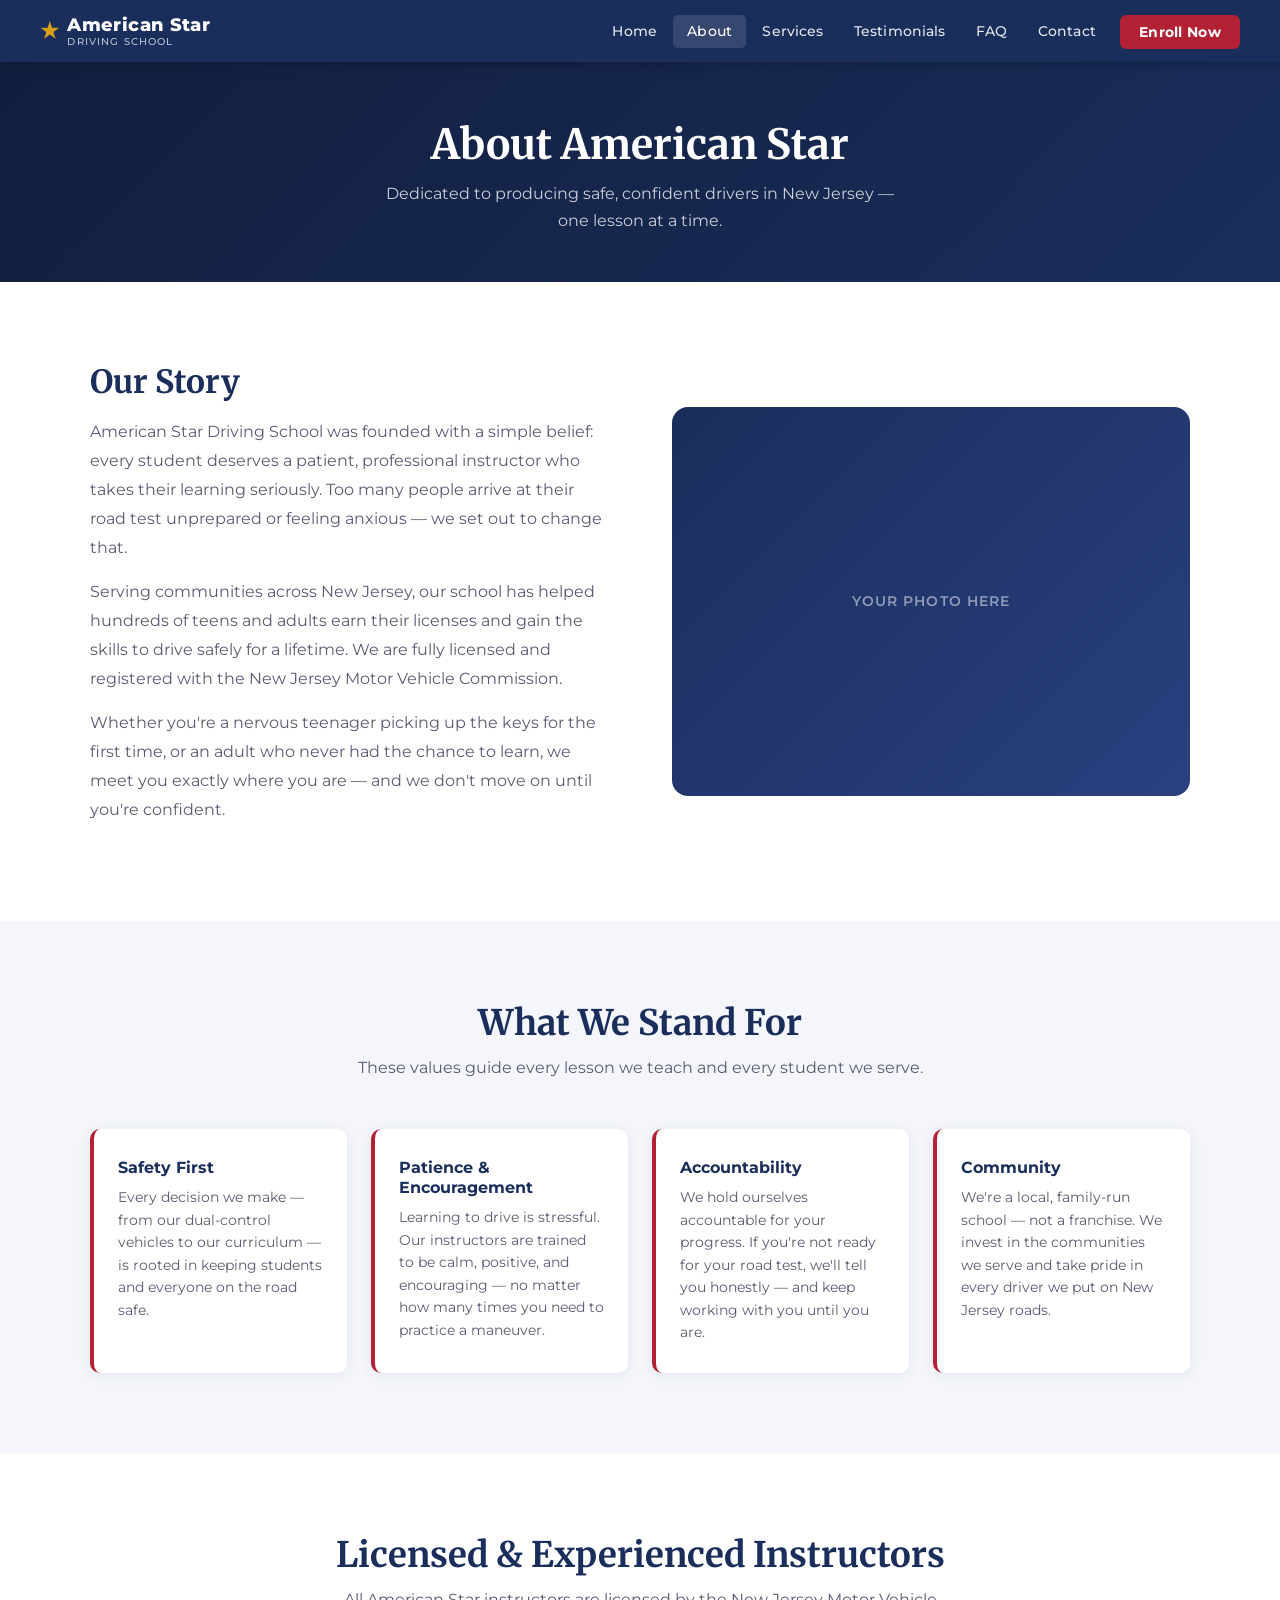
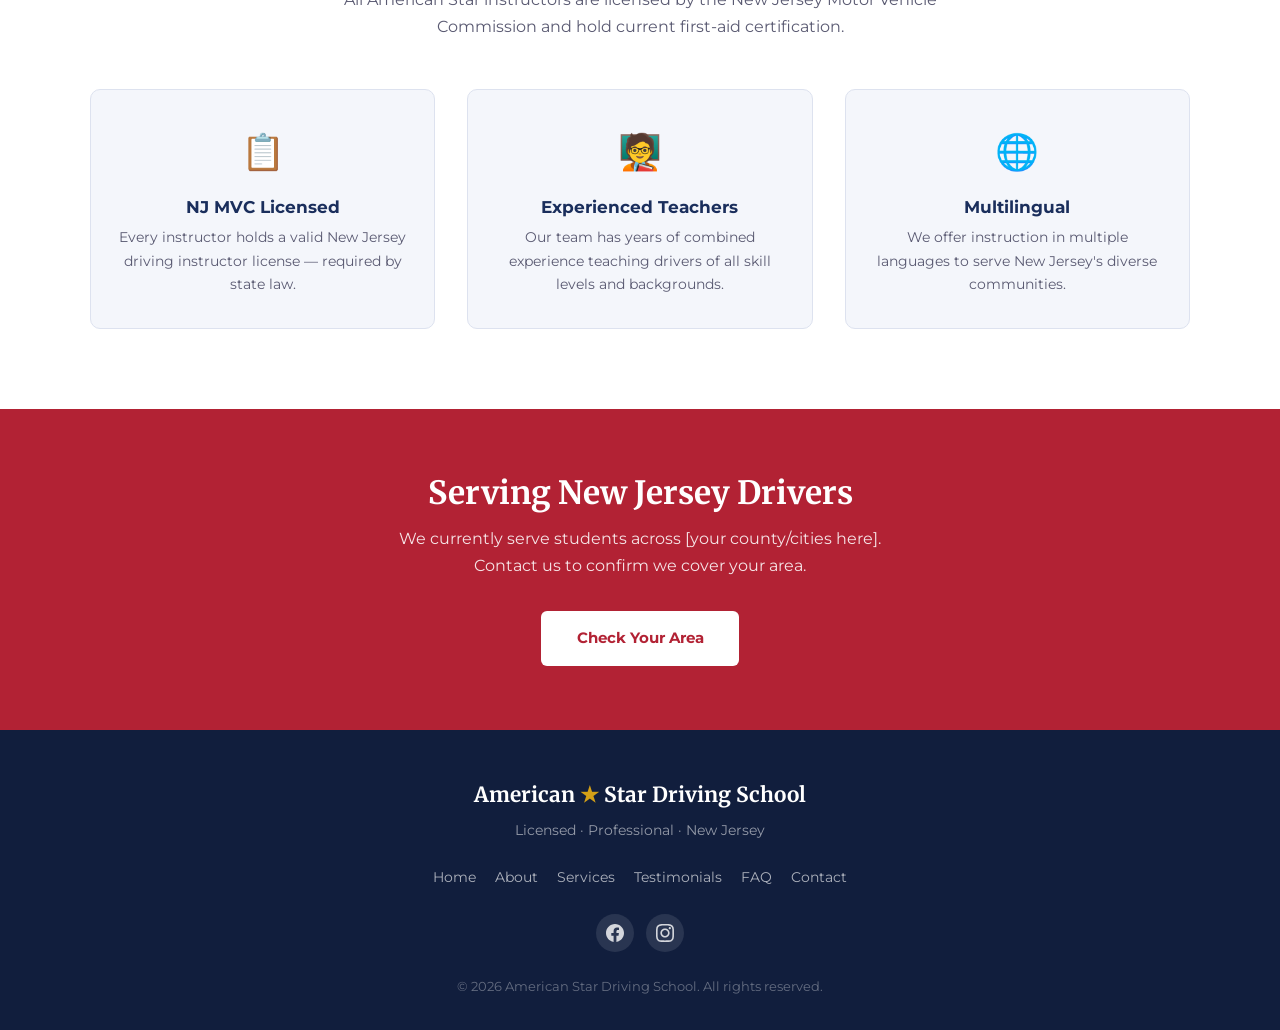
==== pages/about.html @ 48bed0b1 "Initial commit: American Star Driving School website Full static site with Home, About, Services, Te" ====
<!DOCTYPE html>
<html lang="en">
<head>
  <meta charset="UTF-8">
  <meta name="viewport" content="width=device-width, initial-scale=1.0">
  <title>About Us | American Star Driving School</title>
  <meta name="description" content="Learn about American Star Driving School — our mission, our licensed instructors, and our commitment to producing safe, confident drivers in New Jersey.">
  <link href="https://fonts.googleapis.com/css2?family=Montserrat:wght@400;500;600;700;800&family=Merriweather:wght@400;700&display=swap" rel="stylesheet">
  <link rel="stylesheet" href="../css/styles.css">
</head>
<body>

  <div id="site-nav"></div>

  <header class="page-hero">
    <h1>About American Star</h1>
    <p>Dedicated to producing safe, confident drivers in New Jersey — one lesson at a time.</p>
  </header>

  <main>

    <!-- ===================== OUR STORY ===================== -->
    <section class="about-story">
      <div class="about-grid">
        <div class="about-text">
          <h2>Our Story</h2>
          <p>American Star Driving School was founded with a simple belief: every student deserves a patient, professional instructor who takes their learning seriously. Too many people arrive at their road test unprepared or feeling anxious — we set out to change that.</p>
          <p>Serving communities across New Jersey, our school has helped hundreds of teens and adults earn their licenses and gain the skills to drive safely for a lifetime. We are fully licensed and registered with the New Jersey Motor Vehicle Commission.</p>
          <p>Whether you're a nervous teenager picking up the keys for the first time, or an adult who never had the chance to learn, we meet you exactly where you are — and we don't move on until you're confident.</p>
        </div>
        <div class="about-image-placeholder">Your Photo Here</div>
      </div>
    </section>

    <!-- ===================== OUR VALUES ===================== -->
    <section style="background: var(--bg-light); padding: 5rem 2rem;">
      <div class="section-inner">
        <h2>What We Stand For</h2>
        <p class="section-sub">These values guide every lesson we teach and every student we serve.</p>
        <div class="values-grid">
          <div class="value-card">
            <h3>Safety First</h3>
            <p>Every decision we make — from our dual-control vehicles to our curriculum — is rooted in keeping students and everyone on the road safe.</p>
          </div>
          <div class="value-card">
            <h3>Patience &amp; Encouragement</h3>
            <p>Learning to drive is stressful. Our instructors are trained to be calm, positive, and encouraging — no matter how many times you need to practice a maneuver.</p>
          </div>
          <div class="value-card">
            <h3>Accountability</h3>
            <p>We hold ourselves accountable for your progress. If you're not ready for your road test, we'll tell you honestly — and keep working with you until you are.</p>
          </div>
          <div class="value-card">
            <h3>Community</h3>
            <p>We're a local, family-run school — not a franchise. We invest in the communities we serve and take pride in every driver we put on New Jersey roads.</p>
          </div>
        </div>
      </div>
    </section>

    <!-- ===================== INSTRUCTORS ===================== -->
    <section style="background: var(--bg-white); padding: 5rem 2rem;">
      <div class="section-inner">
        <h2>Licensed &amp; Experienced Instructors</h2>
        <p class="section-sub">All American Star instructors are licensed by the New Jersey Motor Vehicle Commission and hold current first-aid certification.</p>
        <div class="features-grid">
          <div class="feature-card">
            <span class="feature-icon">📋</span>
            <h3>NJ MVC Licensed</h3>
            <p>Every instructor holds a valid New Jersey driving instructor license — required by state law.</p>
          </div>
          <div class="feature-card">
            <span class="feature-icon">🧑‍🏫</span>
            <h3>Experienced Teachers</h3>
            <p>Our team has years of combined experience teaching drivers of all skill levels and backgrounds.</p>
          </div>
          <div class="feature-card">
            <span class="feature-icon">🌐</span>
            <h3>Multilingual</h3>
            <p>We offer instruction in multiple languages to serve New Jersey's diverse communities.</p>
          </div>
        </div>
      </div>
    </section>

    <!-- ===================== SERVICE AREA ===================== -->
    <section class="cta-band">
      <h2>Serving New Jersey Drivers</h2>
      <p>We currently serve students across [your county/cities here]. Contact us to confirm we cover your area.</p>
      <a href="contact.html" class="btn-white">Check Your Area</a>
    </section>

  </main>

  <div id="site-footer"></div>
  <script src="../js/main.js"></script>
</body>
</html>
---- css/styles.css ----
/*
 * American Star Driving School
 * Stylesheet
 */

@import url('https://fonts.googleapis.com/css2?family=Montserrat:wght@400;500;600;700;800&family=Merriweather:wght@400;700&display=swap');

/* ===================== VARIABLES ===================== */
:root {
  --primary-color:   #1A2E5C;
  --primary-dark:    #111e3d;
  --primary-light:   #2a4080;
  --accent-color:    #B22234;
  --accent-dark:     #8c1a28;
  --gold:            #D4A017;
  --bg-light:        #f4f6fb;
  --bg-white:        #ffffff;
  --text-color:      #1e1e2e;
  --muted-text:      #5a5a72;
  --border-color:    #dde2ef;
  --border-radius:   10px;
  --shadow:          0 2px 14px rgba(26, 46, 92, 0.08);
  --shadow-md:       0 6px 28px rgba(26, 46, 92, 0.13);
}

/* ===================== RESET & BASE ===================== */
*, *::before, *::after { box-sizing: border-box; }
html { scroll-behavior: smooth; }

body {
  margin: 0;
  font-family: 'Montserrat', sans-serif;
  color: var(--text-color);
  background-color: var(--bg-light);
  line-height: 1.7;
  -webkit-font-smoothing: antialiased;
}

h1, h2, h3 {
  font-family: 'Merriweather', Georgia, serif;
  line-height: 1.25;
  color: var(--primary-color);
}

h4, h5, h6 { font-family: 'Montserrat', sans-serif; }

a { color: inherit; text-decoration: none; }
img { max-width: 100%; display: block; }

/* ===================== NAVBAR ===================== */
.navbar {
  display: flex;
  justify-content: space-between;
  align-items: center;
  padding: 0.9rem 2.5rem;
  background-color: var(--primary-color);
  box-shadow: 0 2px 10px rgba(0,0,0,0.2);
  position: sticky;
  top: 0;
  z-index: 200;
}

.logo {
  font-family: 'Montserrat', sans-serif;
  font-size: 1.15rem;
  font-weight: 800;
  color: var(--bg-white);
  text-decoration: none;
  letter-spacing: 0.02em;
  line-height: 1.2;
  display: flex;
  align-items: center;
  gap: 0.5rem;
}

.logo-star {
  color: var(--gold);
  font-size: 1.3rem;
}

.logo-text-sub {
  display: block;
  font-size: 0.6rem;
  font-weight: 500;
  letter-spacing: 0.12em;
  color: rgba(255,255,255,0.7);
  text-transform: uppercase;
}

.nav-links {
  list-style: none;
  display: flex;
  gap: 0.1rem;
  margin: 0;
  padding: 0;
  align-items: center;
}

.nav-links a {
  text-decoration: none;
  color: rgba(255,255,255,0.88);
  padding: 0.45rem 0.9rem;
  border-radius: 5px;
  font-weight: 500;
  font-size: 0.88rem;
  transition: background-color 0.18s ease, color 0.18s ease;
  letter-spacing: 0.01em;
}

.nav-links a:hover,
.nav-links a.active {
  background-color: rgba(255,255,255,0.12);
  color: var(--bg-white);
}

.nav-links .cta {
  background-color: var(--accent-color);
  color: var(--bg-white) !important;
  border-radius: 6px;
  font-weight: 700;
  margin-left: 0.5rem;
  padding: 0.5rem 1.2rem;
  letter-spacing: 0.02em;
  transition: background-color 0.18s ease;
}

.nav-links .cta:hover {
  background-color: var(--accent-dark) !important;
}

/* Hamburger */
.hamburger {
  display: none;
  flex-direction: column;
  gap: 5px;
  background: none;
  border: none;
  cursor: pointer;
  padding: 4px;
}

.hamburger span {
  display: block;
  width: 24px;
  height: 2px;
  background-color: var(--bg-white);
  border-radius: 2px;
  transition: transform 0.25s ease, opacity 0.25s ease;
}

.hamburger.active span:nth-child(1) { transform: translateY(7px) rotate(45deg); }
.hamburger.active span:nth-child(2) { opacity: 0; }
.hamburger.active span:nth-child(3) { transform: translateY(-7px) rotate(-45deg); }

/* ===================== HERO ===================== */
.hero {
  background: linear-gradient(135deg, var(--primary-dark) 0%, var(--primary-color) 60%, var(--primary-light) 100%);
  color: var(--bg-white);
  text-align: center;
  padding: 5rem 2rem 4.5rem;
  position: relative;
  overflow: hidden;
}

.hero::before {
  content: '';
  position: absolute;
  top: 0; left: 0; right: 0; bottom: 0;
  background: url("data:image/svg+xml,%3Csvg width='60' height='60' viewBox='0 0 60 60' xmlns='http://www.w3.org/2000/svg'%3E%3Cg fill='none' fill-rule='evenodd'%3E%3Cg fill='%23ffffff' fill-opacity='0.03'%3E%3Cpath d='M36 34v-4h-2v4h-4v2h4v4h2v-4h4v-2h-4zm0-30V0h-2v4h-4v2h4v4h2V6h4V4h-4zM6 34v-4H4v4H0v2h4v4h2v-4h4v-2H6zM6 4V0H4v4H0v2h4v4h2V6h4V4H6z'/%3E%3C/g%3E%3C/g%3E%3C/svg%3E");
  opacity: 1;
}

.hero-content {
  position: relative;
  max-width: 780px;
  margin: 0 auto;
}

.hero-eyebrow {
  display: inline-block;
  background-color: var(--accent-color);
  color: var(--bg-white);
  font-size: 0.75rem;
  font-weight: 700;
  letter-spacing: 0.14em;
  text-transform: uppercase;
  padding: 0.35rem 1rem;
  border-radius: 20px;
  margin-bottom: 1.5rem;
}

.hero-logo-text {
  font-family: 'Merriweather', Georgia, serif;
  font-size: clamp(2rem, 5vw, 3.2rem);
  font-weight: 700;
  color: var(--bg-white);
  margin: 0 0 0.3rem;
  line-height: 1.15;
}

.hero-logo-text .star-highlight {
  color: var(--gold);
}

.hero-subtitle {
  font-size: 1rem;
  color: rgba(255,255,255,0.75);
  font-weight: 600;
  letter-spacing: 0.1em;
  text-transform: uppercase;
  margin: 0 0 1.4rem;
}

.hero p {
  font-size: 1.1rem;
  color: rgba(255,255,255,0.85);
  max-width: 580px;
  margin: 0 auto 2.2rem;
  line-height: 1.75;
}

.buttons {
  display: flex;
  gap: 1rem;
  justify-content: center;
  flex-wrap: wrap;
}

.buttons a {
  display: inline-block;
  padding: 0.85rem 2rem;
  border-radius: 6px;
  font-weight: 700;
  font-size: 0.95rem;
  letter-spacing: 0.02em;
  transition: transform 0.15s ease, box-shadow 0.15s ease, background-color 0.18s ease;
  text-decoration: none;
}

.buttons a:hover { transform: translateY(-2px); box-shadow: var(--shadow-md); }

.buttons a:first-child {
  background-color: var(--accent-color);
  color: var(--bg-white);
}

.buttons a:first-child:hover { background-color: var(--accent-dark); }

.buttons a.secondary {
  background-color: rgba(255,255,255,0.12);
  color: var(--bg-white);
  border: 2px solid rgba(255,255,255,0.4);
}

.buttons a.secondary:hover {
  background-color: rgba(255,255,255,0.2);
}

/* ===================== SECTIONS ===================== */
main { }

section {
  padding: 5rem 2rem;
}

.section-inner {
  max-width: 1100px;
  margin: 0 auto;
}

section h2 {
  text-align: center;
  font-size: clamp(1.6rem, 3vw, 2.2rem);
  margin: 0 0 0.6rem;
}

.section-sub {
  text-align: center;
  color: var(--muted-text);
  font-size: 1rem;
  max-width: 600px;
  margin: 0 auto 3rem;
  line-height: 1.7;
}

/* ===================== FEATURES / WHY US ===================== */
.features {
  background-color: var(--bg-white);
}

.features-grid {
  display: grid;
  grid-template-columns: repeat(auto-fit, minmax(230px, 1fr));
  gap: 2rem;
  margin-top: 3rem;
}

.feature-card {
  background: var(--bg-light);
  border-radius: var(--border-radius);
  padding: 2rem 1.5rem;
  text-align: center;
  border: 1px solid var(--border-color);
  transition: box-shadow 0.2s ease, transform 0.2s ease;
}

.feature-card:hover {
  box-shadow: var(--shadow-md);
  transform: translateY(-3px);
}

.feature-icon {
  font-size: 2.2rem;
  margin-bottom: 1rem;
  display: block;
}

.feature-card h3 {
  font-size: 1.05rem;
  margin: 0 0 0.5rem;
  font-family: 'Montserrat', sans-serif;
  font-weight: 700;
}

.feature-card p {
  font-size: 0.9rem;
  color: var(--muted-text);
  margin: 0;
  line-height: 1.6;
}

/* ===================== SERVICES PREVIEW ===================== */
.services-preview {
  background-color: var(--bg-light);
}

.services-grid {
  display: grid;
  grid-template-columns: repeat(auto-fit, minmax(280px, 1fr));
  gap: 1.8rem;
  margin-top: 3rem;
}

.service-card {
  background: var(--bg-white);
  border-radius: var(--border-radius);
  padding: 2rem;
  border: 1px solid var(--border-color);
  box-shadow: var(--shadow);
  transition: box-shadow 0.2s ease, transform 0.2s ease;
}

.service-card:hover {
  box-shadow: var(--shadow-md);
  transform: translateY(-3px);
}

.service-badge {
  display: inline-block;
  background-color: var(--accent-color);
  color: white;
  font-size: 0.72rem;
  font-weight: 700;
  letter-spacing: 0.1em;
  text-transform: uppercase;
  padding: 0.2rem 0.7rem;
  border-radius: 20px;
  margin-bottom: 1rem;
}

.service-card h3 {
  font-size: 1.15rem;
  margin: 0 0 0.6rem;
  font-family: 'Montserrat', sans-serif;
  font-weight: 700;
  color: var(--primary-color);
}

.service-card p {
  font-size: 0.9rem;
  color: var(--muted-text);
  margin: 0 0 1.2rem;
  line-height: 1.65;
}

.service-card .learn-more {
  font-size: 0.88rem;
  font-weight: 700;
  color: var(--accent-color);
  display: inline-flex;
  align-items: center;
  gap: 0.3rem;
  transition: gap 0.15s ease;
}

.service-card .learn-more:hover { gap: 0.55rem; }

/* ===================== STATS ===================== */
.stats {
  background: linear-gradient(135deg, var(--primary-color), var(--primary-dark));
  color: white;
  padding: 4rem 2rem;
}

.stats-grid {
  display: grid;
  grid-template-columns: repeat(auto-fit, minmax(160px, 1fr));
  gap: 2rem;
  max-width: 900px;
  margin: 0 auto;
  text-align: center;
}

.stat-number {
  font-family: 'Merriweather', Georgia, serif;
  font-size: 2.8rem;
  font-weight: 700;
  color: var(--gold);
  line-height: 1;
  display: block;
  margin-bottom: 0.4rem;
}

.stat-label {
  font-size: 0.88rem;
  color: rgba(255,255,255,0.78);
  font-weight: 500;
  letter-spacing: 0.04em;
}

/* ===================== TESTIMONIALS ===================== */
.testimonials-preview {
  background-color: var(--bg-white);
}

.testimonials-grid {
  display: grid;
  grid-template-columns: repeat(auto-fit, minmax(280px, 1fr));
  gap: 1.8rem;
  margin-top: 3rem;
}

.testimonial-card {
  background: var(--bg-light);
  border-radius: var(--border-radius);
  padding: 2rem;
  border: 1px solid var(--border-color);
  position: relative;
}

.testimonial-card .stars {
  color: var(--gold);
  font-size: 1rem;
  margin-bottom: 0.75rem;
  letter-spacing: 0.1em;
}

.testimonial-card blockquote {
  margin: 0 0 1.2rem;
  font-size: 0.93rem;
  line-height: 1.7;
  color: var(--text-color);
  font-style: italic;
}

.testimonial-author {
  font-weight: 700;
  font-size: 0.88rem;
  color: var(--primary-color);
}

/* ===================== CTA BAND ===================== */
.cta-band {
  background-color: var(--accent-color);
  color: white;
  text-align: center;
  padding: 4rem 2rem;
}

.cta-band h2 {
  color: white;
  font-size: clamp(1.5rem, 3vw, 2rem);
  margin: 0 0 0.75rem;
}

.cta-band p {
  font-size: 1rem;
  color: rgba(255,255,255,0.88);
  margin: 0 0 2rem;
  max-width: 520px;
  margin-left: auto;
  margin-right: auto;
}

.cta-band .btn-white {
  display: inline-block;
  background-color: white;
  color: var(--accent-color);
  font-weight: 700;
  font-size: 0.95rem;
  padding: 0.9rem 2.2rem;
  border-radius: 6px;
  text-decoration: none;
  transition: transform 0.15s ease, box-shadow 0.15s ease;
}

.cta-band .btn-white:hover {
  transform: translateY(-2px);
  box-shadow: 0 6px 20px rgba(0,0,0,0.2);
}

/* ===================== FOOTER ===================== */
.footer {
  background-color: var(--primary-dark);
  color: rgba(255,255,255,0.75);
  padding: 3rem 2rem 2rem;
}

.footer-inner {
  max-width: 1100px;
  margin: 0 auto;
  text-align: center;
}

.footer-brand {
  font-family: 'Merriweather', Georgia, serif;
  font-size: 1.3rem;
  font-weight: 700;
  color: var(--bg-white);
  margin: 0 0 0.4rem;
}

.footer-brand .star-highlight { color: var(--gold); }

.footer-tagline {
  font-size: 0.85rem;
  color: rgba(255,255,255,0.55);
  margin: 0 0 1.5rem;
}

.footer-nav {
  display: flex;
  justify-content: center;
  flex-wrap: wrap;
  gap: 0.4rem 1.2rem;
  margin-bottom: 1.5rem;
}

.footer-nav a {
  font-size: 0.88rem;
  color: rgba(255,255,255,0.65);
  text-decoration: none;
  transition: color 0.15s ease;
}

.footer-nav a:hover { color: var(--bg-white); }

.footer-social {
  display: flex;
  justify-content: center;
  gap: 0.75rem;
  margin-bottom: 1.5rem;
}

.social-icon-btn {
  display: flex;
  align-items: center;
  justify-content: center;
  width: 38px;
  height: 38px;
  border-radius: 50%;
  background: rgba(255,255,255,0.1);
  color: rgba(255,255,255,0.8);
  transition: background 0.18s ease, color 0.18s ease;
  text-decoration: none;
}

.social-icon-btn:hover {
  background: var(--accent-color);
  color: white;
}

.footer-copy {
  font-size: 0.8rem;
  color: rgba(255,255,255,0.35);
  margin: 0;
}

/* ===================== PAGE HERO (inner pages) ===================== */
.page-hero {
  background: linear-gradient(135deg, var(--primary-dark), var(--primary-color));
  color: white;
  text-align: center;
  padding: 3.5rem 2rem 3rem;
}

.page-hero h1 {
  color: white;
  font-size: clamp(1.8rem, 4vw, 2.6rem);
  margin: 0 0 0.6rem;
}

.page-hero p {
  color: rgba(255,255,255,0.78);
  font-size: 1rem;
  max-width: 520px;
  margin: 0 auto;
}

/* ===================== ABOUT PAGE ===================== */
.about-story {
  background-color: var(--bg-white);
}

.about-grid {
  display: grid;
  grid-template-columns: 1fr 1fr;
  gap: 4rem;
  align-items: center;
  max-width: 1100px;
  margin: 0 auto;
}

.about-text h2 {
  text-align: left;
  font-size: clamp(1.5rem, 3vw, 2rem);
  margin-bottom: 1rem;
}

.about-text p {
  color: var(--muted-text);
  line-height: 1.8;
  margin-bottom: 1rem;
}

.about-image-placeholder {
  background: linear-gradient(135deg, var(--primary-color), var(--primary-light));
  border-radius: 16px;
  aspect-ratio: 4/3;
  display: flex;
  align-items: center;
  justify-content: center;
  color: rgba(255,255,255,0.5);
  font-size: 0.85rem;
  font-weight: 600;
  letter-spacing: 0.08em;
  text-transform: uppercase;
}

.values-grid {
  display: grid;
  grid-template-columns: repeat(auto-fit, minmax(220px, 1fr));
  gap: 1.5rem;
  margin-top: 3rem;
}

.value-card {
  background: var(--bg-white);
  border-radius: var(--border-radius);
  padding: 1.8rem 1.5rem;
  border-left: 4px solid var(--accent-color);
  box-shadow: var(--shadow);
}

.value-card h3 {
  font-size: 1rem;
  font-family: 'Montserrat', sans-serif;
  font-weight: 700;
  margin: 0 0 0.5rem;
}

.value-card p {
  font-size: 0.88rem;
  color: var(--muted-text);
  margin: 0;
  line-height: 1.6;
}

/* ===================== SERVICES PAGE ===================== */
.services-full {
  background-color: var(--bg-white);
}

.service-item {
  background: var(--bg-light);
  border-radius: var(--border-radius);
  padding: 2.5rem;
  margin-bottom: 2rem;
  border: 1px solid var(--border-color);
  display: grid;
  grid-template-columns: auto 1fr;
  gap: 2rem;
  align-items: start;
}

.service-icon-block {
  width: 64px;
  height: 64px;
  background: var(--primary-color);
  border-radius: 12px;
  display: flex;
  align-items: center;
  justify-content: center;
  font-size: 1.8rem;
  flex-shrink: 0;
}

.service-item h3 {
  font-family: 'Montserrat', sans-serif;
  font-size: 1.2rem;
  font-weight: 700;
  color: var(--primary-color);
  margin: 0 0 0.5rem;
}

.service-item .price-tag {
  display: inline-block;
  background: var(--accent-color);
  color: white;
  font-size: 0.78rem;
  font-weight: 700;
  padding: 0.2rem 0.7rem;
  border-radius: 20px;
  margin-bottom: 0.75rem;
  letter-spacing: 0.05em;
}

.service-item p {
  font-size: 0.93rem;
  color: var(--muted-text);
  margin: 0 0 1rem;
  line-height: 1.7;
}

.service-includes {
  list-style: none;
  margin: 0;
  padding: 0;
  display: flex;
  flex-wrap: wrap;
  gap: 0.4rem;
}

.service-includes li {
  background: white;
  border: 1px solid var(--border-color);
  border-radius: 20px;
  font-size: 0.8rem;
  font-weight: 500;
  padding: 0.2rem 0.75rem;
  color: var(--primary-color);
}

.service-includes li::before {
  content: '✓ ';
  color: var(--accent-color);
  font-weight: 700;
}

/* ===================== CONTACT PAGE ===================== */
.contact-layout {
  display: grid;
  grid-template-columns: 1fr 1.4fr;
  gap: 4rem;
  max-width: 1000px;
  margin: 0 auto;
}

.contact-info h2 {
  text-align: left;
  font-size: 1.6rem;
  margin-bottom: 1rem;
}

.contact-info p {
  color: var(--muted-text);
  font-size: 0.93rem;
  line-height: 1.7;
  margin-bottom: 2rem;
}

.contact-detail {
  display: flex;
  align-items: flex-start;
  gap: 1rem;
  margin-bottom: 1.4rem;
}

.contact-detail-icon {
  width: 42px;
  height: 42px;
  background: var(--primary-color);
  border-radius: 8px;
  display: flex;
  align-items: center;
  justify-content: center;
  font-size: 1.1rem;
  flex-shrink: 0;
}

.contact-detail-text strong {
  display: block;
  font-size: 0.85rem;
  font-weight: 700;
  color: var(--primary-color);
  margin-bottom: 0.15rem;
  text-transform: uppercase;
  letter-spacing: 0.06em;
}

.contact-detail-text span {
  font-size: 0.93rem;
  color: var(--muted-text);
}

.contact-form-wrap {
  background: var(--bg-white);
  border-radius: 14px;
  padding: 2.5rem;
  box-shadow: var(--shadow-md);
  border: 1px solid var(--border-color);
}

.contact-form-wrap h3 {
  font-family: 'Montserrat', sans-serif;
  font-size: 1.15rem;
  font-weight: 700;
  color: var(--primary-color);
  margin: 0 0 1.8rem;
}

.form-group {
  margin-bottom: 1.2rem;
}

.form-group label {
  display: block;
  font-size: 0.82rem;
  font-weight: 700;
  color: var(--text-color);
  margin-bottom: 0.4rem;
  letter-spacing: 0.04em;
  text-transform: uppercase;
}

.form-group input,
.form-group select,
.form-group textarea {
  width: 100%;
  padding: 0.75rem 1rem;
  border: 1.5px solid var(--border-color);
  border-radius: 7px;
  font-family: 'Montserrat', sans-serif;
  font-size: 0.93rem;
  color: var(--text-color);
  background: var(--bg-light);
  transition: border-color 0.18s ease;
  outline: none;
}

.form-group input:focus,
.form-group select:focus,
.form-group textarea:focus {
  border-color: var(--primary-color);
  background: white;
}

.form-group textarea { resize: vertical; min-height: 120px; }

.form-row {
  display: grid;
  grid-template-columns: 1fr 1fr;
  gap: 1rem;
}

.btn-submit {
  width: 100%;
  padding: 0.9rem;
  background: var(--accent-color);
  color: white;
  border: none;
  border-radius: 7px;
  font-family: 'Montserrat', sans-serif;
  font-size: 0.95rem;
  font-weight: 700;
  cursor: pointer;
  letter-spacing: 0.02em;
  transition: background 0.18s ease, transform 0.15s ease;
}

.btn-submit:hover {
  background: var(--accent-dark);
  transform: translateY(-1px);
}

/* ===================== FAQ PAGE ===================== */
.faq-list {
  max-width: 780px;
  margin: 0 auto;
}

.faq-item {
  background: var(--bg-white);
  border-radius: var(--border-radius);
  margin-bottom: 1rem;
  border: 1px solid var(--border-color);
  overflow: hidden;
}

.faq-question {
  width: 100%;
  background: none;
  border: none;
  padding: 1.3rem 1.5rem;
  text-align: left;
  font-family: 'Montserrat', sans-serif;
  font-size: 0.97rem;
  font-weight: 700;
  color: var(--primary-color);
  cursor: pointer;
  display: flex;
  justify-content: space-between;
  align-items: center;
  gap: 1rem;
}

.faq-question .faq-icon {
  flex-shrink: 0;
  width: 22px;
  height: 22px;
  background: var(--primary-color);
  color: white;
  border-radius: 50%;
  display: flex;
  align-items: center;
  justify-content: center;
  font-size: 1rem;
  line-height: 1;
  transition: transform 0.25s ease;
}

.faq-item.open .faq-icon { transform: rotate(45deg); }

.faq-answer {
  max-height: 0;
  overflow: hidden;
  transition: max-height 0.3s ease, padding 0.3s ease;
  padding: 0 1.5rem;
}

.faq-item.open .faq-answer {
  max-height: 400px;
  padding: 0 1.5rem 1.3rem;
}

.faq-answer p {
  font-size: 0.93rem;
  color: var(--muted-text);
  line-height: 1.75;
  margin: 0;
}

/* ===================== TESTIMONIALS PAGE ===================== */
.testimonials-full {
  background: var(--bg-white);
}

.testimonials-full-grid {
  display: grid;
  grid-template-columns: repeat(auto-fit, minmax(300px, 1fr));
  gap: 1.8rem;
  margin-top: 3rem;
}

/* ===================== THANK YOU PAGE ===================== */
.thank-you {
  min-height: 60vh;
  display: flex;
  align-items: center;
  justify-content: center;
  text-align: center;
  padding: 4rem 2rem;
  background: var(--bg-white);
}

.thank-you-inner {
  max-width: 520px;
}

.thank-you-icon {
  font-size: 3.5rem;
  margin-bottom: 1.5rem;
}

.thank-you h1 {
  font-size: 2rem;
  margin-bottom: 1rem;
}

.thank-you p {
  color: var(--muted-text);
  font-size: 1rem;
  line-height: 1.7;
  margin-bottom: 2rem;
}

.btn-primary {
  display: inline-block;
  background: var(--primary-color);
  color: white;
  font-weight: 700;
  font-size: 0.93rem;
  padding: 0.85rem 2rem;
  border-radius: 6px;
  text-decoration: none;
  transition: background 0.18s ease;
}

.btn-primary:hover { background: var(--primary-dark); }

/* ===================== RESPONSIVE ===================== */
@media (max-width: 900px) {
  .about-grid { grid-template-columns: 1fr; }
  .contact-layout { grid-template-columns: 1fr; }
}

@media (max-width: 700px) {
  .hamburger { display: flex; }

  .nav-links {
    display: none;
    flex-direction: column;
    position: absolute;
    top: 100%;
    left: 0;
    right: 0;
    background-color: var(--primary-dark);
    padding: 1.2rem 1.5rem;
    gap: 0.3rem;
    box-shadow: 0 8px 20px rgba(0,0,0,0.25);
  }

  .nav-links.open { display: flex; }

  .nav-links a {
    padding: 0.6rem 0.75rem;
    font-size: 0.95rem;
    width: 100%;
  }

  .nav-links .cta {
    margin-left: 0;
    text-align: center;
  }

  .navbar { position: relative; }

  .hero { padding: 3.5rem 1.5rem; }

  .service-item {
    grid-template-columns: 1fr;
  }

  .form-row { grid-template-columns: 1fr; }

  .stats-grid { grid-template-columns: repeat(2, 1fr); }
}

@media (max-width: 420px) {
  .navbar { padding: 0.9rem 1.2rem; }
  section { padding: 3.5rem 1.2rem; }
}
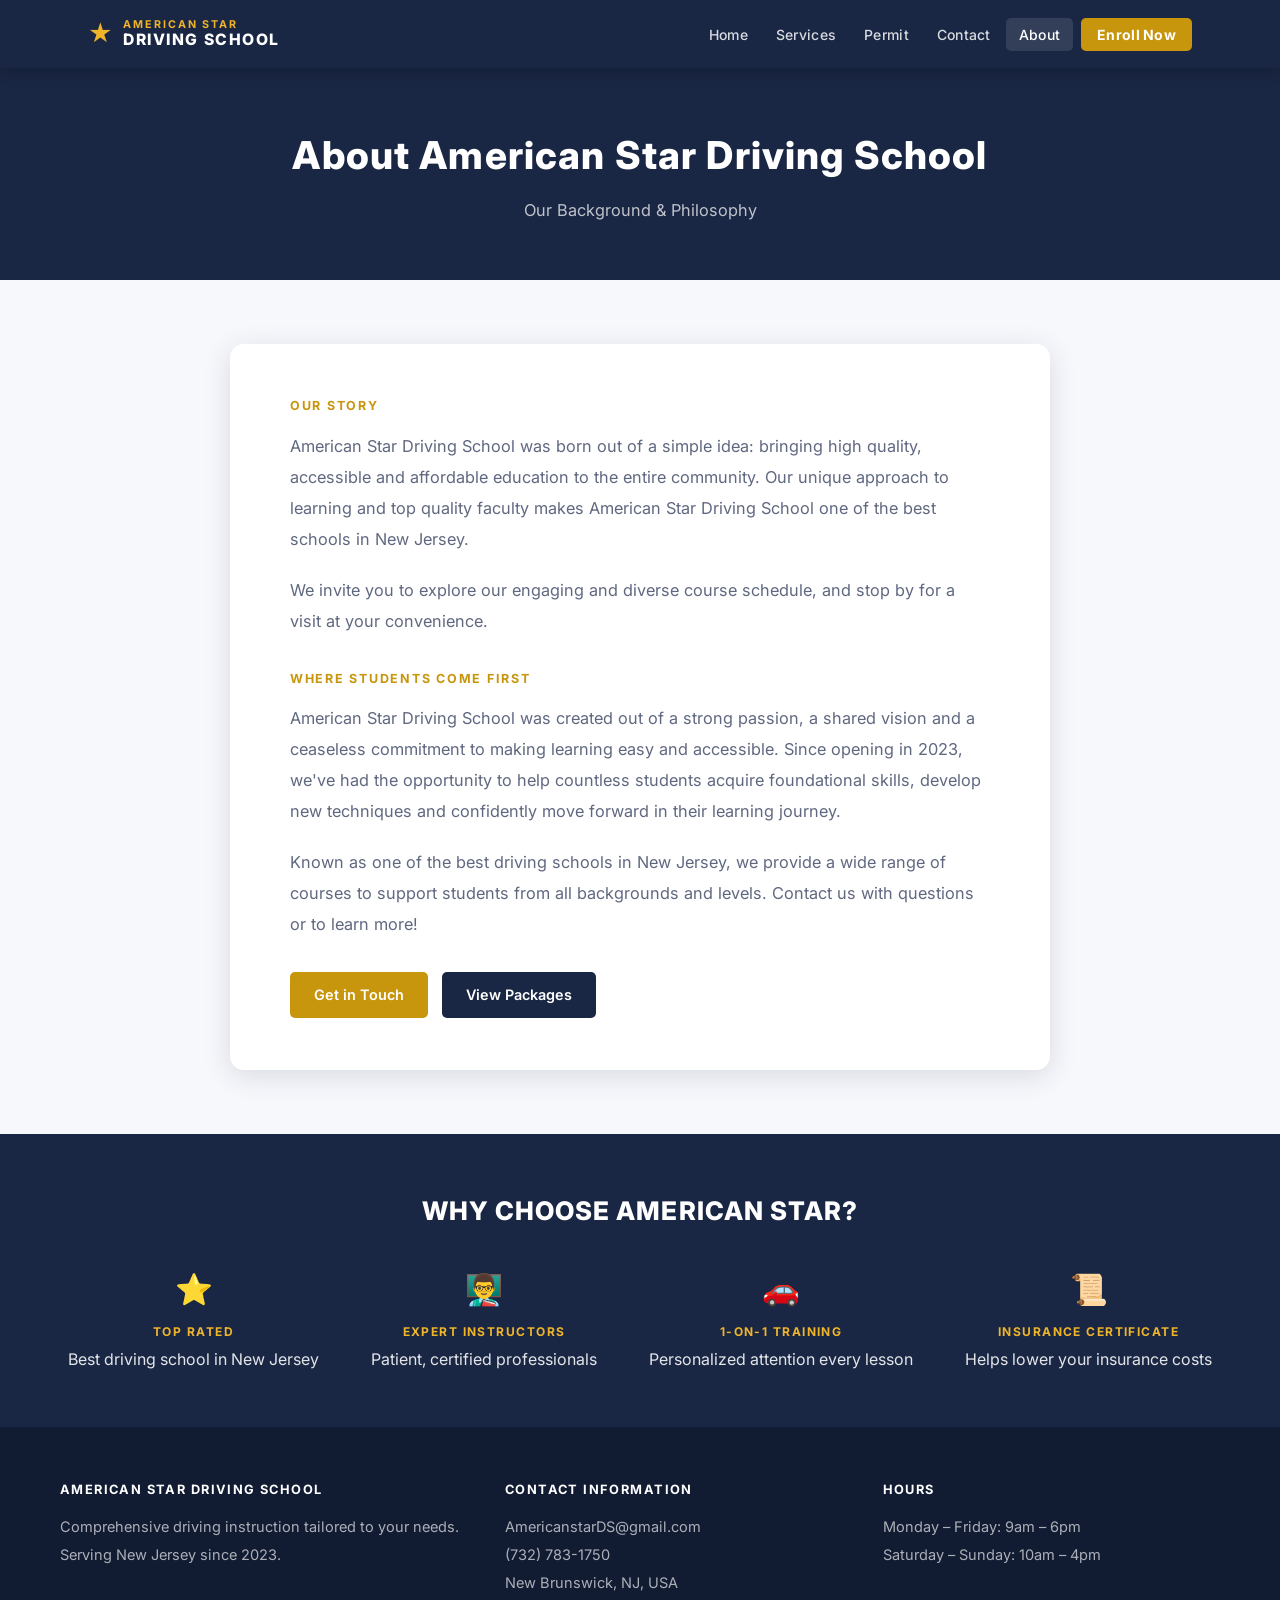
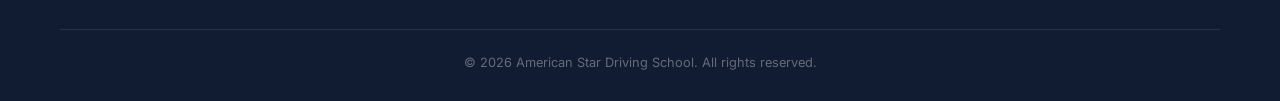
==== commit 1a8d6a1c: "Rebuild site with real content from asdrivingschool source - Navy + gold theme matching original bra" ====
--- a/pages/about.html
+++ b/pages/about.html
@@ -3,94 +3,67 @@
 <head>
   <meta charset="UTF-8">
   <meta name="viewport" content="width=device-width, initial-scale=1.0">
-  <title>About Us | American Star Driving School</title>
-  <meta name="description" content="Learn about American Star Driving School — our mission, our licensed instructors, and our commitment to producing safe, confident drivers in New Jersey.">
-  <link href="https://fonts.googleapis.com/css2?family=Montserrat:wght@400;500;600;700;800&family=Merriweather:wght@400;700&display=swap" rel="stylesheet">
+  <title>About | American Star Driving School</title>
+  <meta name="description" content="Learn about American Star Driving School — our background, philosophy, and commitment to accessible driver's education in New Jersey.">
+  <link href="https://fonts.googleapis.com/css2?family=Inter:wght@400;500;600;700;800&display=swap" rel="stylesheet">
   <link rel="stylesheet" href="../css/styles.css">
 </head>
 <body>
 
   <div id="site-nav"></div>
 
-  <header class="page-hero">
-    <h1>About American Star</h1>
-    <p>Dedicated to producing safe, confident drivers in New Jersey — one lesson at a time.</p>
-  </header>
+  <div class="page-hero">
+    <h1>About American Star Driving School</h1>
+    <p>Our Background &amp; Philosophy</p>
+  </div>
 
-  <main>
+  <section class="about-full">
+    <div class="container">
+      <div class="about-box">
 
-    <!-- ===================== OUR STORY ===================== -->
-    <section class="about-story">
-      <div class="about-grid">
-        <div class="about-text">
-          <h2>Our Story</h2>
-          <p>American Star Driving School was founded with a simple belief: every student deserves a patient, professional instructor who takes their learning seriously. Too many people arrive at their road test unprepared or feeling anxious — we set out to change that.</p>
-          <p>Serving communities across New Jersey, our school has helped hundreds of teens and adults earn their licenses and gain the skills to drive safely for a lifetime. We are fully licensed and registered with the New Jersey Motor Vehicle Commission.</p>
-          <p>Whether you're a nervous teenager picking up the keys for the first time, or an adult who never had the chance to learn, we meet you exactly where you are — and we don't move on until you're confident.</p>
+        <h2>Our Story</h2>
+        <p>American Star Driving School was born out of a simple idea: bringing high quality, accessible and affordable education to the entire community. Our unique approach to learning and top quality faculty makes American Star Driving School one of the best schools in New Jersey.</p>
+        <p>We invite you to explore our engaging and diverse course schedule, and stop by for a visit at your convenience.</p>
+
+        <h2 style="margin-top:32px;">Where Students Come First</h2>
+        <p>American Star Driving School was created out of a strong passion, a shared vision and a ceaseless commitment to making learning easy and accessible. Since opening in 2023, we've had the opportunity to help countless students acquire foundational skills, develop new techniques and confidently move forward in their learning journey.</p>
+        <p>Known as one of the best driving schools in New Jersey, we provide a wide range of courses to support students from all backgrounds and levels. Contact us with questions or to learn more!</p>
+
+        <div class="about-btn-row">
+          <a href="contact.html" class="btn gold">Get in Touch</a>
+          <a href="services.html" class="btn">View Packages</a>
         </div>
-        <div class="about-image-placeholder">Your Photo Here</div>
+
       </div>
-    </section>
+    </div>
+  </section>
 
-    <!-- ===================== OUR VALUES ===================== -->
-    <section style="background: var(--bg-light); padding: 5rem 2rem;">
-      <div class="section-inner">
-        <h2>What We Stand For</h2>
-        <p class="section-sub">These values guide every lesson we teach and every student we serve.</p>
-        <div class="values-grid">
-          <div class="value-card">
-            <h3>Safety First</h3>
-            <p>Every decision we make — from our dual-control vehicles to our curriculum — is rooted in keeping students and everyone on the road safe.</p>
-          </div>
-          <div class="value-card">
-            <h3>Patience &amp; Encouragement</h3>
-            <p>Learning to drive is stressful. Our instructors are trained to be calm, positive, and encouraging — no matter how many times you need to practice a maneuver.</p>
-          </div>
-          <div class="value-card">
-            <h3>Accountability</h3>
-            <p>We hold ourselves accountable for your progress. If you're not ready for your road test, we'll tell you honestly — and keep working with you until you are.</p>
-          </div>
-          <div class="value-card">
-            <h3>Community</h3>
-            <p>We're a local, family-run school — not a franchise. We invest in the communities we serve and take pride in every driver we put on New Jersey roads.</p>
-          </div>
-        </div>
+  <!-- WHY CHOOSE US STRIP -->
+  <div class="info-strip">
+    <h2>Why Choose American Star?</h2>
+    <div class="info-items">
+      <div class="info-item">
+        <div class="icon">⭐</div>
+        <h4>Top Rated</h4>
+        <p>Best driving school in New Jersey</p>
       </div>
-    </section>
-
-    <!-- ===================== INSTRUCTORS ===================== -->
-    <section style="background: var(--bg-white); padding: 5rem 2rem;">
-      <div class="section-inner">
-        <h2>Licensed &amp; Experienced Instructors</h2>
-        <p class="section-sub">All American Star instructors are licensed by the New Jersey Motor Vehicle Commission and hold current first-aid certification.</p>
-        <div class="features-grid">
-          <div class="feature-card">
-            <span class="feature-icon">📋</span>
-            <h3>NJ MVC Licensed</h3>
-            <p>Every instructor holds a valid New Jersey driving instructor license — required by state law.</p>
-          </div>
-          <div class="feature-card">
-            <span class="feature-icon">🧑‍🏫</span>
-            <h3>Experienced Teachers</h3>
-            <p>Our team has years of combined experience teaching drivers of all skill levels and backgrounds.</p>
-          </div>
-          <div class="feature-card">
-            <span class="feature-icon">🌐</span>
-            <h3>Multilingual</h3>
-            <p>We offer instruction in multiple languages to serve New Jersey's diverse communities.</p>
-          </div>
-        </div>
+      <div class="info-item">
+        <div class="icon">👨‍🏫</div>
+        <h4>Expert Instructors</h4>
+        <p>Patient, certified professionals</p>
       </div>
-    </section>
-
-    <!-- ===================== SERVICE AREA ===================== -->
-    <section class="cta-band">
-      <h2>Serving New Jersey Drivers</h2>
-      <p>We currently serve students across [your county/cities here]. Contact us to confirm we cover your area.</p>
-      <a href="contact.html" class="btn-white">Check Your Area</a>
-    </section>
-
-  </main>
+      <div class="info-item">
+        <div class="icon">🚗</div>
+        <h4>1-on-1 Training</h4>
+        <p>Personalized attention every lesson</p>
+      </div>
+      <div class="info-item">
+        <div class="icon">📜</div>
+        <h4>Insurance Certificate</h4>
+        <p>Helps lower your insurance costs</p>
+      </div>
+    </div>
+  </div>
 
   <div id="site-footer"></div>
   <script src="../js/main.js"></script>
--- a/css/styles.css
+++ b/css/styles.css
@@ -3,1070 +3,882 @@
  * Stylesheet
  */
 
-@import url('https://fonts.googleapis.com/css2?family=Montserrat:wght@400;500;600;700;800&family=Merriweather:wght@400;700&display=swap');
+@import url('https://fonts.googleapis.com/css2?family=Inter:wght@400;500;600;700;800&display=swap');
 
 /* ===================== VARIABLES ===================== */
 :root {
-  --primary-color:   #1A2E5C;
-  --primary-dark:    #111e3d;
-  --primary-light:   #2a4080;
-  --accent-color:    #B22234;
-  --accent-dark:     #8c1a28;
-  --gold:            #D4A017;
-  --bg-light:        #f4f6fb;
-  --bg-white:        #ffffff;
-  --text-color:      #1e1e2e;
-  --muted-text:      #5a5a72;
-  --border-color:    #dde2ef;
-  --border-radius:   10px;
-  --shadow:          0 2px 14px rgba(26, 46, 92, 0.08);
-  --shadow-md:       0 6px 28px rgba(26, 46, 92, 0.13);
-}
-
-/* ===================== RESET & BASE ===================== */
-*, *::before, *::after { box-sizing: border-box; }
+  --navy:        #1a2744;
+  --navy-dark:   #111b32;
+  --navy-light:  #243460;
+  --gold:        #c8960c;
+  --gold-light:  #f0b429;
+  --gold-dark:   #a67a09;
+  --white:       #ffffff;
+  --light-bg:    #f7f8fc;
+  --text:        #1e2433;
+  --text-muted:  #606880;
+  --border:      #e0e4ef;
+  --shadow:      0 2px 14px rgba(26, 39, 68, 0.08);
+  --shadow-md:   0 6px 28px rgba(26, 39, 68, 0.14);
+  --radius:      10px;
+}
+
+/* ===================== RESET ===================== */
+*, *::before, *::after { box-sizing: border-box; margin: 0; padding: 0; }
 html { scroll-behavior: smooth; }
 
 body {
-  margin: 0;
-  font-family: 'Montserrat', sans-serif;
-  color: var(--text-color);
-  background-color: var(--bg-light);
-  line-height: 1.7;
+  font-family: 'Inter', system-ui, -apple-system, sans-serif;
+  color: var(--text);
+  background: var(--white);
+  line-height: 1.65;
   -webkit-font-smoothing: antialiased;
 }
-
-h1, h2, h3 {
-  font-family: 'Merriweather', Georgia, serif;
-  line-height: 1.25;
-  color: var(--primary-color);
-}
-
-h4, h5, h6 { font-family: 'Montserrat', sans-serif; }
 
 a { color: inherit; text-decoration: none; }
 img { max-width: 100%; display: block; }
 
 /* ===================== NAVBAR ===================== */
-.navbar {
-  display: flex;
-  justify-content: space-between;
-  align-items: center;
-  padding: 0.9rem 2.5rem;
-  background-color: var(--primary-color);
-  box-shadow: 0 2px 10px rgba(0,0,0,0.2);
+header {
+  background: var(--navy);
   position: sticky;
   top: 0;
   z-index: 200;
+  box-shadow: 0 2px 14px rgba(0,0,0,0.28);
+}
+
+.nav-inner {
+  max-width: 1160px;
+  margin: 0 auto;
+  padding: 0 28px;
+  display: flex;
+  align-items: center;
+  justify-content: space-between;
+  height: 68px;
 }
 
 .logo {
-  font-family: 'Montserrat', sans-serif;
-  font-size: 1.15rem;
+  display: flex;
+  align-items: center;
+  gap: 10px;
+  text-decoration: none;
+}
+
+.logo-star {
+  font-size: 1.5rem;
+  color: var(--gold-light);
+  line-height: 1;
+}
+
+.logo-text {
+  display: flex;
+  flex-direction: column;
+  line-height: 1.15;
+}
+
+.logo-top {
+  font-size: 0.67rem;
+  font-weight: 700;
+  letter-spacing: 0.18em;
+  color: var(--gold-light);
+  text-transform: uppercase;
+}
+
+.logo-bottom {
+  font-size: 0.98rem;
   font-weight: 800;
-  color: var(--bg-white);
+  letter-spacing: 0.1em;
+  color: var(--white);
+  text-transform: uppercase;
+}
+
+nav ul {
+  list-style: none;
+  display: flex;
+  gap: 2px;
+  align-items: center;
+}
+
+nav a {
   text-decoration: none;
+  color: rgba(255,255,255,0.83);
+  font-size: 0.875rem;
+  font-weight: 500;
   letter-spacing: 0.02em;
-  line-height: 1.2;
-  display: flex;
-  align-items: center;
-  gap: 0.5rem;
-}
-
-.logo-star {
-  color: var(--gold);
-  font-size: 1.3rem;
-}
-
-.logo-text-sub {
-  display: block;
-  font-size: 0.6rem;
-  font-weight: 500;
-  letter-spacing: 0.12em;
-  color: rgba(255,255,255,0.7);
-  text-transform: uppercase;
-}
-
-.nav-links {
-  list-style: none;
-  display: flex;
-  gap: 0.1rem;
-  margin: 0;
-  padding: 0;
-  align-items: center;
-}
-
-.nav-links a {
-  text-decoration: none;
-  color: rgba(255,255,255,0.88);
-  padding: 0.45rem 0.9rem;
+  padding: 8px 13px;
   border-radius: 5px;
-  font-weight: 500;
-  font-size: 0.88rem;
-  transition: background-color 0.18s ease, color 0.18s ease;
-  letter-spacing: 0.01em;
-}
-
-.nav-links a:hover,
-.nav-links a.active {
-  background-color: rgba(255,255,255,0.12);
-  color: var(--bg-white);
-}
-
-.nav-links .cta {
-  background-color: var(--accent-color);
-  color: var(--bg-white) !important;
-  border-radius: 6px;
-  font-weight: 700;
-  margin-left: 0.5rem;
-  padding: 0.5rem 1.2rem;
-  letter-spacing: 0.02em;
-  transition: background-color 0.18s ease;
-}
-
-.nav-links .cta:hover {
-  background-color: var(--accent-dark) !important;
-}
+  transition: background 0.18s, color 0.18s;
+}
+
+nav a:hover, nav a.active {
+  background: rgba(255,255,255,0.11);
+  color: var(--white);
+}
+
+nav .cta-nav {
+  background: var(--gold);
+  color: var(--white) !important;
+  font-weight: 700;
+  padding: 8px 16px;
+  border-radius: 5px;
+  margin-left: 6px;
+  transition: background 0.18s;
+}
+
+nav .cta-nav:hover { background: var(--gold-dark) !important; }
 
 /* Hamburger */
-.hamburger {
+.menu-toggle {
   display: none;
-  flex-direction: column;
-  gap: 5px;
   background: none;
   border: none;
   cursor: pointer;
-  padding: 4px;
-}
-
-.hamburger span {
+  padding: 6px;
+  flex-direction: column;
+  gap: 5px;
+}
+
+.menu-toggle span {
   display: block;
   width: 24px;
   height: 2px;
-  background-color: var(--bg-white);
+  background: var(--white);
   border-radius: 2px;
-  transition: transform 0.25s ease, opacity 0.25s ease;
-}
-
-.hamburger.active span:nth-child(1) { transform: translateY(7px) rotate(45deg); }
-.hamburger.active span:nth-child(2) { opacity: 0; }
-.hamburger.active span:nth-child(3) { transform: translateY(-7px) rotate(-45deg); }
-
-/* ===================== HERO ===================== */
-.hero {
-  background: linear-gradient(135deg, var(--primary-dark) 0%, var(--primary-color) 60%, var(--primary-light) 100%);
-  color: var(--bg-white);
-  text-align: center;
-  padding: 5rem 2rem 4.5rem;
+  transition: transform 0.25s, opacity 0.25s;
+}
+
+.menu-toggle.active span:nth-child(1) { transform: translateY(7px) rotate(45deg); }
+.menu-toggle.active span:nth-child(2) { opacity: 0; }
+.menu-toggle.active span:nth-child(3) { transform: translateY(-7px) rotate(-45deg); }
+
+/* ===================== HOME HERO (slideshow) ===================== */
+.home-hero {
   position: relative;
+  min-height: 540px;
+  display: flex;
+  align-items: center;
+  justify-content: center;
+  text-align: center;
   overflow: hidden;
-}
-
-.hero::before {
-  content: '';
+  background: var(--navy-dark);
+}
+
+.hero-slides {
   position: absolute;
-  top: 0; left: 0; right: 0; bottom: 0;
-  background: url("data:image/svg+xml,%3Csvg width='60' height='60' viewBox='0 0 60 60' xmlns='http://www.w3.org/2000/svg'%3E%3Cg fill='none' fill-rule='evenodd'%3E%3Cg fill='%23ffffff' fill-opacity='0.03'%3E%3Cpath d='M36 34v-4h-2v4h-4v2h4v4h2v-4h4v-2h-4zm0-30V0h-2v4h-4v2h4v4h2V6h4V4h-4zM6 34v-4H4v4H0v2h4v4h2v-4h4v-2H6zM6 4V0H4v4H0v2h4v4h2V6h4V4H6z'/%3E%3C/g%3E%3C/g%3E%3C/svg%3E");
-  opacity: 1;
+  inset: 0;
+}
+
+.hero-slide {
+  position: absolute;
+  inset: 0;
+  background-size: cover;
+  background-position: center;
+  opacity: 0;
+  transition: opacity 1.2s ease;
+}
+
+.hero-slide.active { opacity: 1; }
+
+.hero-overlay {
+  position: absolute;
+  inset: 0;
+  background: rgba(10, 20, 50, 0.60);
 }
 
 .hero-content {
   position: relative;
-  max-width: 780px;
-  margin: 0 auto;
+  z-index: 2;
+  padding: 48px 24px;
+  max-width: 720px;
 }
 
 .hero-eyebrow {
   display: inline-block;
-  background-color: var(--accent-color);
-  color: var(--bg-white);
-  font-size: 0.75rem;
-  font-weight: 700;
-  letter-spacing: 0.14em;
-  text-transform: uppercase;
-  padding: 0.35rem 1rem;
+  background: var(--gold);
+  color: var(--white);
+  font-size: 0.72rem;
+  font-weight: 700;
+  letter-spacing: 0.15em;
+  text-transform: uppercase;
+  padding: 5px 14px;
   border-radius: 20px;
-  margin-bottom: 1.5rem;
-}
-
-.hero-logo-text {
-  font-family: 'Merriweather', Georgia, serif;
-  font-size: clamp(2rem, 5vw, 3.2rem);
-  font-weight: 700;
-  color: var(--bg-white);
-  margin: 0 0 0.3rem;
+  margin-bottom: 20px;
+}
+
+.hero-content h1 {
+  font-size: clamp(1.9rem, 5vw, 3.1rem);
+  font-weight: 800;
+  color: var(--white);
+  letter-spacing: 0.03em;
   line-height: 1.15;
-}
-
-.hero-logo-text .star-highlight {
-  color: var(--gold);
-}
-
-.hero-subtitle {
-  font-size: 1rem;
-  color: rgba(255,255,255,0.75);
-  font-weight: 600;
-  letter-spacing: 0.1em;
-  text-transform: uppercase;
-  margin: 0 0 1.4rem;
-}
-
-.hero p {
-  font-size: 1.1rem;
-  color: rgba(255,255,255,0.85);
+  text-transform: uppercase;
+}
+
+.hero-content p {
+  color: rgba(255,255,255,0.84);
+  font-size: 1.05rem;
+  margin-top: 18px;
+  line-height: 1.75;
   max-width: 580px;
-  margin: 0 auto 2.2rem;
-  line-height: 1.75;
-}
-
-.buttons {
-  display: flex;
-  gap: 1rem;
+  margin-left: auto;
+  margin-right: auto;
+}
+
+.hero-buttons {
+  display: flex;
+  gap: 14px;
   justify-content: center;
   flex-wrap: wrap;
-}
-
-.buttons a {
+  margin-top: 32px;
+}
+
+.btn-gold {
   display: inline-block;
-  padding: 0.85rem 2rem;
-  border-radius: 6px;
+  background: var(--gold);
+  color: var(--white);
   font-weight: 700;
   font-size: 0.95rem;
-  letter-spacing: 0.02em;
-  transition: transform 0.15s ease, box-shadow 0.15s ease, background-color 0.18s ease;
-  text-decoration: none;
-}
-
-.buttons a:hover { transform: translateY(-2px); box-shadow: var(--shadow-md); }
-
-.buttons a:first-child {
-  background-color: var(--accent-color);
-  color: var(--bg-white);
-}
-
-.buttons a:first-child:hover { background-color: var(--accent-dark); }
-
-.buttons a.secondary {
-  background-color: rgba(255,255,255,0.12);
-  color: var(--bg-white);
-  border: 2px solid rgba(255,255,255,0.4);
-}
-
-.buttons a.secondary:hover {
-  background-color: rgba(255,255,255,0.2);
+  padding: 13px 32px;
+  border-radius: 5px;
+  letter-spacing: 0.03em;
+  transition: background 0.18s, transform 0.13s;
+}
+
+.btn-gold:hover { background: var(--gold-dark); transform: translateY(-1px); }
+
+.btn-outline-white {
+  display: inline-block;
+  background: transparent;
+  color: var(--white);
+  font-weight: 600;
+  font-size: 0.95rem;
+  padding: 12px 30px;
+  border-radius: 5px;
+  border: 2px solid rgba(255,255,255,0.45);
+  letter-spacing: 0.03em;
+  transition: background 0.18s, border-color 0.18s;
+}
+
+.btn-outline-white:hover {
+  background: rgba(255,255,255,0.12);
+  border-color: rgba(255,255,255,0.75);
+}
+
+/* ===================== PAGE HERO (inner pages) ===================== */
+.page-hero {
+  background: var(--navy);
+  padding: 56px 24px;
+  text-align: center;
+}
+
+.page-hero h1 {
+  font-size: clamp(1.7rem, 4vw, 2.4rem);
+  font-weight: 800;
+  color: var(--white);
+  letter-spacing: 0.03em;
+}
+
+.page-hero p {
+  color: rgba(255,255,255,0.72);
+  margin-top: 10px;
+  max-width: 580px;
+  margin-left: auto;
+  margin-right: auto;
+  font-size: 1.02rem;
 }
 
 /* ===================== SECTIONS ===================== */
-main { }
-
-section {
-  padding: 5rem 2rem;
-}
-
-.section-inner {
-  max-width: 1100px;
+section { padding: 64px 24px; }
+
+.container {
+  max-width: 1160px;
   margin: 0 auto;
 }
 
-section h2 {
-  text-align: center;
-  font-size: clamp(1.6rem, 3vw, 2.2rem);
-  margin: 0 0 0.6rem;
+.section-title {
+  font-size: 1.8rem;
+  font-weight: 800;
+  color: var(--navy);
+  text-align: center;
+  letter-spacing: 0.01em;
 }
 
 .section-sub {
   text-align: center;
-  color: var(--muted-text);
-  font-size: 1rem;
-  max-width: 600px;
-  margin: 0 auto 3rem;
-  line-height: 1.7;
-}
-
-/* ===================== FEATURES / WHY US ===================== */
-.features {
-  background-color: var(--bg-white);
-}
-
-.features-grid {
-  display: grid;
-  grid-template-columns: repeat(auto-fit, minmax(230px, 1fr));
-  gap: 2rem;
-  margin-top: 3rem;
-}
-
-.feature-card {
-  background: var(--bg-light);
-  border-radius: var(--border-radius);
-  padding: 2rem 1.5rem;
-  text-align: center;
-  border: 1px solid var(--border-color);
-  transition: box-shadow 0.2s ease, transform 0.2s ease;
-}
-
-.feature-card:hover {
-  box-shadow: var(--shadow-md);
-  transform: translateY(-3px);
-}
-
-.feature-icon {
-  font-size: 2.2rem;
-  margin-bottom: 1rem;
-  display: block;
-}
-
-.feature-card h3 {
-  font-size: 1.05rem;
-  margin: 0 0 0.5rem;
-  font-family: 'Montserrat', sans-serif;
-  font-weight: 700;
-}
-
-.feature-card p {
+  color: var(--text-muted);
+  max-width: 620px;
+  margin: 12px auto 0;
+  font-size: 0.98rem;
+  line-height: 1.75;
+}
+
+.divider {
+  width: 48px;
+  height: 3px;
+  background: var(--gold);
+  margin: 10px auto 28px;
+  border-radius: 2px;
+}
+
+/* ===================== BUTTONS ===================== */
+.btn {
+  display: inline-block;
+  background: var(--navy);
+  color: var(--white);
+  font-weight: 600;
   font-size: 0.9rem;
-  color: var(--muted-text);
-  margin: 0;
-  line-height: 1.6;
-}
-
-/* ===================== SERVICES PREVIEW ===================== */
-.services-preview {
-  background-color: var(--bg-light);
-}
-
+  padding: 11px 24px;
+  border-radius: 5px;
+  text-align: center;
+  transition: background 0.18s;
+}
+
+.btn:hover { background: var(--navy-light); }
+
+.btn.gold { background: var(--gold); }
+.btn.gold:hover { background: var(--gold-dark); }
+
+/* ===================== SERVICE CARDS (packages) ===================== */
 .services-grid {
   display: grid;
-  grid-template-columns: repeat(auto-fit, minmax(280px, 1fr));
-  gap: 1.8rem;
-  margin-top: 3rem;
+  grid-template-columns: repeat(auto-fill, minmax(300px, 1fr));
+  gap: 26px;
+  margin-top: 36px;
 }
 
 .service-card {
-  background: var(--bg-white);
-  border-radius: var(--border-radius);
-  padding: 2rem;
-  border: 1px solid var(--border-color);
+  background: var(--white);
+  border: 1px solid var(--border);
+  border-radius: var(--radius);
+  overflow: hidden;
   box-shadow: var(--shadow);
-  transition: box-shadow 0.2s ease, transform 0.2s ease;
+  display: flex;
+  flex-direction: column;
+  transition: transform 0.2s, box-shadow 0.2s;
 }
 
 .service-card:hover {
+  transform: translateY(-4px);
   box-shadow: var(--shadow-md);
-  transform: translateY(-3px);
-}
-
-.service-badge {
-  display: inline-block;
-  background-color: var(--accent-color);
-  color: white;
-  font-size: 0.72rem;
-  font-weight: 700;
-  letter-spacing: 0.1em;
-  text-transform: uppercase;
-  padding: 0.2rem 0.7rem;
-  border-radius: 20px;
-  margin-bottom: 1rem;
-}
-
-.service-card h3 {
-  font-size: 1.15rem;
-  margin: 0 0 0.6rem;
-  font-family: 'Montserrat', sans-serif;
-  font-weight: 700;
-  color: var(--primary-color);
-}
-
-.service-card p {
+}
+
+.service-card img {
+  width: 100%;
+  height: 200px;
+  object-fit: cover;
+}
+
+.card-body {
+  padding: 24px;
+  flex: 1;
+  display: flex;
+  flex-direction: column;
+}
+
+.card-body h3 {
+  font-size: 1.12rem;
+  font-weight: 700;
+  color: var(--navy);
+  margin-bottom: 12px;
+}
+
+.card-body ul {
+  list-style: none;
+  flex: 1;
+  margin-bottom: 4px;
+}
+
+.card-body ul li {
   font-size: 0.9rem;
-  color: var(--muted-text);
-  margin: 0 0 1.2rem;
-  line-height: 1.65;
-}
-
-.service-card .learn-more {
-  font-size: 0.88rem;
-  font-weight: 700;
-  color: var(--accent-color);
-  display: inline-flex;
-  align-items: center;
-  gap: 0.3rem;
-  transition: gap 0.15s ease;
-}
-
-.service-card .learn-more:hover { gap: 0.55rem; }
-
-/* ===================== STATS ===================== */
-.stats {
-  background: linear-gradient(135deg, var(--primary-color), var(--primary-dark));
-  color: white;
-  padding: 4rem 2rem;
-}
-
-.stats-grid {
-  display: grid;
-  grid-template-columns: repeat(auto-fit, minmax(160px, 1fr));
-  gap: 2rem;
-  max-width: 900px;
-  margin: 0 auto;
-  text-align: center;
-}
-
-.stat-number {
-  font-family: 'Merriweather', Georgia, serif;
-  font-size: 2.8rem;
-  font-weight: 700;
+  color: var(--text-muted);
+  padding: 4px 0 4px 20px;
+  position: relative;
+  line-height: 1.5;
+}
+
+.card-body ul li::before {
+  content: '✓';
+  position: absolute;
+  left: 0;
   color: var(--gold);
-  line-height: 1;
-  display: block;
-  margin-bottom: 0.4rem;
-}
-
-.stat-label {
-  font-size: 0.88rem;
-  color: rgba(255,255,255,0.78);
-  font-weight: 500;
+  font-weight: 700;
+}
+
+.card-price {
+  font-size: 1.3rem;
+  font-weight: 800;
+  color: var(--navy);
+  margin-top: 14px;
+  padding-top: 14px;
+  border-top: 1px solid var(--border);
+}
+
+/* ===================== INFO STRIP ===================== */
+.info-strip {
+  background: var(--navy);
+  color: var(--white);
+  text-align: center;
+  padding: 56px 24px;
+}
+
+.info-strip h2 {
+  font-size: 1.6rem;
+  font-weight: 800;
   letter-spacing: 0.04em;
-}
-
-/* ===================== TESTIMONIALS ===================== */
-.testimonials-preview {
-  background-color: var(--bg-white);
-}
-
-.testimonials-grid {
-  display: grid;
-  grid-template-columns: repeat(auto-fit, minmax(280px, 1fr));
-  gap: 1.8rem;
-  margin-top: 3rem;
-}
-
-.testimonial-card {
-  background: var(--bg-light);
-  border-radius: var(--border-radius);
-  padding: 2rem;
-  border: 1px solid var(--border-color);
-  position: relative;
-}
-
-.testimonial-card .stars {
-  color: var(--gold);
-  font-size: 1rem;
-  margin-bottom: 0.75rem;
-  letter-spacing: 0.1em;
-}
-
-.testimonial-card blockquote {
-  margin: 0 0 1.2rem;
-  font-size: 0.93rem;
-  line-height: 1.7;
-  color: var(--text-color);
-  font-style: italic;
-}
-
-.testimonial-author {
-  font-weight: 700;
-  font-size: 0.88rem;
-  color: var(--primary-color);
-}
-
-/* ===================== CTA BAND ===================== */
-.cta-band {
-  background-color: var(--accent-color);
-  color: white;
-  text-align: center;
-  padding: 4rem 2rem;
-}
-
-.cta-band h2 {
-  color: white;
-  font-size: clamp(1.5rem, 3vw, 2rem);
-  margin: 0 0 0.75rem;
-}
-
-.cta-band p {
+  margin-bottom: 32px;
+  text-transform: uppercase;
+}
+
+.info-items {
+  display: flex;
+  justify-content: center;
+  gap: 52px;
+  flex-wrap: wrap;
+}
+
+.info-item { text-align: center; }
+
+.info-item .icon {
+  font-size: 1.9rem;
+  margin-bottom: 8px;
+}
+
+.info-item h4 {
+  font-size: 0.75rem;
+  font-weight: 700;
+  letter-spacing: 0.12em;
+  text-transform: uppercase;
+  color: var(--gold-light);
+  margin-bottom: 5px;
+}
+
+.info-item p, .info-item a {
   font-size: 1rem;
   color: rgba(255,255,255,0.88);
-  margin: 0 0 2rem;
-  max-width: 520px;
-  margin-left: auto;
-  margin-right: auto;
-}
-
-.cta-band .btn-white {
-  display: inline-block;
-  background-color: white;
-  color: var(--accent-color);
-  font-weight: 700;
-  font-size: 0.95rem;
-  padding: 0.9rem 2.2rem;
-  border-radius: 6px;
   text-decoration: none;
-  transition: transform 0.15s ease, box-shadow 0.15s ease;
-}
-
-.cta-band .btn-white:hover {
-  transform: translateY(-2px);
-  box-shadow: 0 6px 20px rgba(0,0,0,0.2);
-}
-
-/* ===================== FOOTER ===================== */
-.footer {
-  background-color: var(--primary-dark);
-  color: rgba(255,255,255,0.75);
-  padding: 3rem 2rem 2rem;
-}
-
-.footer-inner {
-  max-width: 1100px;
-  margin: 0 auto;
-  text-align: center;
-}
-
-.footer-brand {
-  font-family: 'Merriweather', Georgia, serif;
-  font-size: 1.3rem;
-  font-weight: 700;
-  color: var(--bg-white);
-  margin: 0 0 0.4rem;
-}
-
-.footer-brand .star-highlight { color: var(--gold); }
-
-.footer-tagline {
-  font-size: 0.85rem;
-  color: rgba(255,255,255,0.55);
-  margin: 0 0 1.5rem;
-}
-
-.footer-nav {
-  display: flex;
-  justify-content: center;
-  flex-wrap: wrap;
-  gap: 0.4rem 1.2rem;
-  margin-bottom: 1.5rem;
-}
-
-.footer-nav a {
-  font-size: 0.88rem;
-  color: rgba(255,255,255,0.65);
-  text-decoration: none;
-  transition: color 0.15s ease;
-}
-
-.footer-nav a:hover { color: var(--bg-white); }
-
-.footer-social {
-  display: flex;
-  justify-content: center;
-  gap: 0.75rem;
-  margin-bottom: 1.5rem;
-}
-
-.social-icon-btn {
-  display: flex;
-  align-items: center;
-  justify-content: center;
-  width: 38px;
-  height: 38px;
-  border-radius: 50%;
-  background: rgba(255,255,255,0.1);
-  color: rgba(255,255,255,0.8);
-  transition: background 0.18s ease, color 0.18s ease;
-  text-decoration: none;
-}
-
-.social-icon-btn:hover {
-  background: var(--accent-color);
-  color: white;
-}
-
-.footer-copy {
-  font-size: 0.8rem;
-  color: rgba(255,255,255,0.35);
-  margin: 0;
-}
-
-/* ===================== PAGE HERO (inner pages) ===================== */
-.page-hero {
-  background: linear-gradient(135deg, var(--primary-dark), var(--primary-color));
-  color: white;
-  text-align: center;
-  padding: 3.5rem 2rem 3rem;
-}
-
-.page-hero h1 {
-  color: white;
-  font-size: clamp(1.8rem, 4vw, 2.6rem);
-  margin: 0 0 0.6rem;
-}
-
-.page-hero p {
-  color: rgba(255,255,255,0.78);
-  font-size: 1rem;
-  max-width: 520px;
-  margin: 0 auto;
-}
-
-/* ===================== ABOUT PAGE ===================== */
-.about-story {
-  background-color: var(--bg-white);
-}
-
-.about-grid {
+  line-height: 1.5;
+}
+
+.info-item a:hover { color: var(--gold-light); }
+
+/* ===================== ABOUT SNIPPET (home) ===================== */
+.about-snippet { background: var(--light-bg); }
+
+.about-snippet .container {
   display: grid;
   grid-template-columns: 1fr 1fr;
-  gap: 4rem;
+  gap: 60px;
   align-items: center;
-  max-width: 1100px;
+}
+
+.about-text h2 {
+  font-size: 1.7rem;
+  font-weight: 800;
+  color: var(--navy);
+  margin-bottom: 18px;
+}
+
+.about-text p {
+  color: var(--text-muted);
+  line-height: 1.85;
+  margin-bottom: 20px;
+  font-size: 0.98rem;
+}
+
+/* ===================== ABOUT PAGE ===================== */
+.about-full { background: var(--light-bg); }
+
+.about-box {
+  background: var(--white);
+  border-radius: 14px;
+  padding: 52px 60px;
+  box-shadow: var(--shadow-md);
+  max-width: 820px;
   margin: 0 auto;
 }
 
-.about-text h2 {
-  text-align: left;
-  font-size: clamp(1.5rem, 3vw, 2rem);
-  margin-bottom: 1rem;
-}
-
-.about-text p {
-  color: var(--muted-text);
-  line-height: 1.8;
-  margin-bottom: 1rem;
-}
-
-.about-image-placeholder {
-  background: linear-gradient(135deg, var(--primary-color), var(--primary-light));
-  border-radius: 16px;
-  aspect-ratio: 4/3;
-  display: flex;
-  align-items: center;
-  justify-content: center;
-  color: rgba(255,255,255,0.5);
-  font-size: 0.85rem;
-  font-weight: 600;
-  letter-spacing: 0.08em;
-  text-transform: uppercase;
-}
-
-.values-grid {
+.about-box h2 {
+  font-size: 0.78rem;
+  text-transform: uppercase;
+  letter-spacing: 0.14em;
+  color: var(--gold);
+  font-weight: 700;
+  margin-bottom: 14px;
+}
+
+.about-box p {
+  color: var(--text-muted);
+  font-size: 1.02rem;
+  line-height: 1.9;
+  margin-bottom: 20px;
+}
+
+.about-btn-row {
+  display: flex;
+  gap: 14px;
+  margin-top: 32px;
+  flex-wrap: wrap;
+}
+
+/* ===================== DMV PRICING ===================== */
+.dmv-section { background: var(--light-bg); }
+
+.dmv-grid {
   display: grid;
-  grid-template-columns: repeat(auto-fit, minmax(220px, 1fr));
-  gap: 1.5rem;
-  margin-top: 3rem;
-}
-
-.value-card {
-  background: var(--bg-white);
-  border-radius: var(--border-radius);
-  padding: 1.8rem 1.5rem;
-  border-left: 4px solid var(--accent-color);
+  grid-template-columns: repeat(auto-fill, minmax(240px, 1fr));
+  gap: 22px;
+  margin-top: 36px;
+}
+
+.dmv-card {
+  background: var(--white);
+  border-radius: var(--radius);
+  padding: 28px 24px;
   box-shadow: var(--shadow);
-}
-
-.value-card h3 {
-  font-size: 1rem;
-  font-family: 'Montserrat', sans-serif;
-  font-weight: 700;
-  margin: 0 0 0.5rem;
-}
-
-.value-card p {
+  border-top: 4px solid var(--gold);
+}
+
+.dmv-card h3 {
+  font-size: 1.05rem;
+  font-weight: 700;
+  color: var(--navy);
+  margin-bottom: 14px;
+}
+
+.dmv-card p {
+  font-size: 0.92rem;
+  color: var(--text-muted);
+  line-height: 1.75;
+}
+
+.dmv-card p strong { color: var(--navy); }
+.dmv-card p em { font-size: 0.85rem; color: var(--text-muted); margin-top: 6px; display: block; }
+
+.dmv-note {
+  text-align: center;
+  font-style: italic;
+  color: var(--text-muted);
+  margin-top: 28px;
+  font-size: 0.92rem;
+}
+
+.dmv-note a { color: var(--navy); font-weight: 600; font-style: normal; }
+.dmv-note a:hover { color: var(--gold); }
+
+/* ===================== PERMIT PAGE ===================== */
+.permit-hero-img {
+  width: 100%;
+  height: 300px;
+  object-fit: cover;
+  display: block;
+}
+
+.docs-list {
+  background: var(--light-bg);
+  border-left: 4px solid var(--gold);
+  border-radius: 0 var(--radius) var(--radius) 0;
+  padding: 24px 28px;
+  margin: 22px 0;
+  list-style: none;
+}
+
+.docs-list li {
+  padding: 7px 0 7px 26px;
+  font-size: 0.97rem;
+  color: var(--text);
+  position: relative;
+  line-height: 1.5;
+}
+
+.docs-list li::before {
+  content: '📄';
+  position: absolute;
+  left: 0;
   font-size: 0.88rem;
-  color: var(--muted-text);
-  margin: 0;
-  line-height: 1.6;
-}
-
-/* ===================== SERVICES PAGE ===================== */
-.services-full {
-  background-color: var(--bg-white);
-}
-
-.service-item {
-  background: var(--bg-light);
-  border-radius: var(--border-radius);
-  padding: 2.5rem;
-  margin-bottom: 2rem;
-  border: 1px solid var(--border-color);
-  display: grid;
-  grid-template-columns: auto 1fr;
-  gap: 2rem;
-  align-items: start;
-}
-
-.service-icon-block {
-  width: 64px;
-  height: 64px;
-  background: var(--primary-color);
-  border-radius: 12px;
-  display: flex;
-  align-items: center;
-  justify-content: center;
-  font-size: 1.8rem;
-  flex-shrink: 0;
-}
-
-.service-item h3 {
-  font-family: 'Montserrat', sans-serif;
-  font-size: 1.2rem;
-  font-weight: 700;
-  color: var(--primary-color);
-  margin: 0 0 0.5rem;
-}
-
-.service-item .price-tag {
-  display: inline-block;
-  background: var(--accent-color);
-  color: white;
-  font-size: 0.78rem;
-  font-weight: 700;
-  padding: 0.2rem 0.7rem;
-  border-radius: 20px;
-  margin-bottom: 0.75rem;
-  letter-spacing: 0.05em;
-}
-
-.service-item p {
-  font-size: 0.93rem;
-  color: var(--muted-text);
-  margin: 0 0 1rem;
-  line-height: 1.7;
-}
-
-.service-includes {
+  top: 8px;
+}
+
+.teen-card {
+  background: var(--navy);
+  color: var(--white);
+  border-radius: 14px;
+  padding: 40px 48px;
+  max-width: 620px;
+  margin: 0 auto;
+  box-shadow: var(--shadow-md);
+}
+
+.teen-card h3 {
+  font-size: 1.5rem;
+  font-weight: 800;
+  color: var(--gold-light);
+  margin-bottom: 22px;
+}
+
+.teen-card ul {
   list-style: none;
-  margin: 0;
-  padding: 0;
-  display: flex;
-  flex-wrap: wrap;
-  gap: 0.4rem;
-}
-
-.service-includes li {
-  background: white;
-  border: 1px solid var(--border-color);
-  border-radius: 20px;
-  font-size: 0.8rem;
-  font-weight: 500;
-  padding: 0.2rem 0.75rem;
-  color: var(--primary-color);
-}
-
-.service-includes li::before {
-  content: '✓ ';
-  color: var(--accent-color);
-  font-weight: 700;
-}
+}
+
+.teen-card ul li {
+  padding: 6px 0 6px 24px;
+  position: relative;
+  color: rgba(255,255,255,0.88);
+  font-size: 0.97rem;
+  line-height: 1.55;
+}
+
+.teen-card ul li::before {
+  content: '✓';
+  position: absolute;
+  left: 0;
+  color: var(--gold-light);
+  font-weight: 700;
+}
+
+.teen-card .price {
+  font-size: 1.7rem;
+  font-weight: 800;
+  color: var(--gold-light);
+  margin-top: 26px;
+}
+
+.teen-card .btn {
+  display: block;
+  text-align: center;
+  margin-top: 16px;
+  background: var(--gold);
+}
+
+.teen-card .btn:hover { background: var(--gold-dark); }
 
 /* ===================== CONTACT PAGE ===================== */
 .contact-layout {
   display: grid;
-  grid-template-columns: 1fr 1.4fr;
-  gap: 4rem;
-  max-width: 1000px;
-  margin: 0 auto;
-}
-
-.contact-info h2 {
-  text-align: left;
-  font-size: 1.6rem;
-  margin-bottom: 1rem;
-}
-
-.contact-info p {
-  color: var(--muted-text);
+  grid-template-columns: 1fr 1.1fr;
+  gap: 56px;
+  align-items: start;
+}
+
+.contact-info-wrap h2, .contact-form-wrap h2 {
+  font-size: 1.3rem;
+  font-weight: 700;
+  color: var(--navy);
+  margin-bottom: 22px;
+}
+
+.contact-detail {
+  display: flex;
+  align-items: flex-start;
+  gap: 14px;
+  margin-bottom: 22px;
+}
+
+.contact-detail .icon {
+  font-size: 1.4rem;
+  color: var(--gold);
+  min-width: 30px;
+  text-align: center;
+  padding-top: 2px;
+}
+
+.contact-detail h4 {
+  font-size: 0.75rem;
+  font-weight: 700;
+  text-transform: uppercase;
+  letter-spacing: 0.1em;
+  color: var(--text-muted);
+  margin-bottom: 3px;
+}
+
+.contact-detail p, .contact-detail a {
+  color: var(--navy);
+  font-weight: 500;
+  text-decoration: none;
+  font-size: 0.98rem;
+  line-height: 1.5;
+}
+
+.contact-detail a:hover { color: var(--gold); }
+
+.hours-table {
+  width: 100%;
+  border-collapse: collapse;
+  margin-top: 8px;
+}
+
+.hours-table tr td {
+  padding: 7px 0;
   font-size: 0.93rem;
-  line-height: 1.7;
-  margin-bottom: 2rem;
-}
-
-.contact-detail {
-  display: flex;
-  align-items: flex-start;
-  gap: 1rem;
-  margin-bottom: 1.4rem;
-}
-
-.contact-detail-icon {
-  width: 42px;
-  height: 42px;
-  background: var(--primary-color);
-  border-radius: 8px;
-  display: flex;
-  align-items: center;
-  justify-content: center;
-  font-size: 1.1rem;
-  flex-shrink: 0;
-}
-
-.contact-detail-text strong {
-  display: block;
-  font-size: 0.85rem;
-  font-weight: 700;
-  color: var(--primary-color);
-  margin-bottom: 0.15rem;
-  text-transform: uppercase;
-  letter-spacing: 0.06em;
-}
-
-.contact-detail-text span {
-  font-size: 0.93rem;
-  color: var(--muted-text);
-}
-
+  color: var(--text);
+  border-bottom: 1px solid var(--border);
+}
+
+.hours-table tr:last-child td { border-bottom: none; }
+.hours-table tr td:last-child { text-align: right; font-weight: 600; color: var(--navy); }
+
+/* Form */
 .contact-form-wrap {
-  background: var(--bg-white);
+  background: var(--light-bg);
   border-radius: 14px;
-  padding: 2.5rem;
-  box-shadow: var(--shadow-md);
-  border: 1px solid var(--border-color);
-}
-
-.contact-form-wrap h3 {
-  font-family: 'Montserrat', sans-serif;
-  font-size: 1.15rem;
-  font-weight: 700;
-  color: var(--primary-color);
-  margin: 0 0 1.8rem;
-}
-
-.form-group {
-  margin-bottom: 1.2rem;
-}
-
-.form-group label {
-  display: block;
-  font-size: 0.82rem;
-  font-weight: 700;
-  color: var(--text-color);
-  margin-bottom: 0.4rem;
-  letter-spacing: 0.04em;
-  text-transform: uppercase;
-}
-
-.form-group input,
-.form-group select,
-.form-group textarea {
-  width: 100%;
-  padding: 0.75rem 1rem;
-  border: 1.5px solid var(--border-color);
-  border-radius: 7px;
-  font-family: 'Montserrat', sans-serif;
-  font-size: 0.93rem;
-  color: var(--text-color);
-  background: var(--bg-light);
-  transition: border-color 0.18s ease;
-  outline: none;
-}
-
-.form-group input:focus,
-.form-group select:focus,
-.form-group textarea:focus {
-  border-color: var(--primary-color);
-  background: white;
-}
-
-.form-group textarea { resize: vertical; min-height: 120px; }
+  padding: 36px;
+  border: 1px solid var(--border);
+}
 
 .form-row {
   display: grid;
   grid-template-columns: 1fr 1fr;
-  gap: 1rem;
-}
+  gap: 16px;
+}
+
+.form-group {
+  display: flex;
+  flex-direction: column;
+  margin-bottom: 18px;
+}
+
+.form-group label {
+  font-size: 0.8rem;
+  font-weight: 700;
+  text-transform: uppercase;
+  letter-spacing: 0.06em;
+  color: var(--navy);
+  margin-bottom: 6px;
+}
+
+.form-group input, .form-group textarea, .form-group select {
+  border: 1.5px solid var(--border);
+  border-radius: 6px;
+  padding: 10px 14px;
+  font-size: 0.95rem;
+  font-family: inherit;
+  color: var(--text);
+  background: var(--white);
+  transition: border-color 0.18s;
+  outline: none;
+}
+
+.form-group input:focus, .form-group textarea:focus, .form-group select:focus {
+  border-color: var(--gold);
+}
+
+.form-group textarea { resize: vertical; min-height: 120px; }
 
 .btn-submit {
   width: 100%;
-  padding: 0.9rem;
-  background: var(--accent-color);
-  color: white;
+  background: var(--gold);
+  color: var(--white);
   border: none;
-  border-radius: 7px;
-  font-family: 'Montserrat', sans-serif;
-  font-size: 0.95rem;
-  font-weight: 700;
   cursor: pointer;
-  letter-spacing: 0.02em;
-  transition: background 0.18s ease, transform 0.15s ease;
-}
-
-.btn-submit:hover {
-  background: var(--accent-dark);
-  transform: translateY(-1px);
-}
-
-/* ===================== FAQ PAGE ===================== */
-.faq-list {
-  max-width: 780px;
+  padding: 13px;
+  border-radius: 5px;
+  font-size: 0.97rem;
+  font-family: inherit;
+  font-weight: 700;
+  letter-spacing: 0.03em;
+  transition: background 0.18s;
+}
+
+.btn-submit:hover { background: var(--gold-dark); }
+.btn-submit:disabled { opacity: 0.65; cursor: not-allowed; }
+
+.success-msg {
+  display: none;
+  background: #e8f5e9;
+  color: #2e7d32;
+  border: 1px solid #a5d6a7;
+  border-radius: 6px;
+  padding: 14px 18px;
+  font-weight: 600;
+  margin-top: 16px;
+  font-size: 0.93rem;
+}
+
+/* ===================== FOOTER ===================== */
+footer {
+  background: var(--navy-dark);
+  color: rgba(255,255,255,0.72);
+  padding: 52px 24px 28px;
+}
+
+.footer-inner {
+  max-width: 1160px;
   margin: 0 auto;
-}
-
-.faq-item {
-  background: var(--bg-white);
-  border-radius: var(--border-radius);
-  margin-bottom: 1rem;
-  border: 1px solid var(--border-color);
-  overflow: hidden;
-}
-
-.faq-question {
-  width: 100%;
-  background: none;
-  border: none;
-  padding: 1.3rem 1.5rem;
-  text-align: left;
-  font-family: 'Montserrat', sans-serif;
-  font-size: 0.97rem;
-  font-weight: 700;
-  color: var(--primary-color);
-  cursor: pointer;
-  display: flex;
-  justify-content: space-between;
-  align-items: center;
-  gap: 1rem;
-}
-
-.faq-question .faq-icon {
-  flex-shrink: 0;
-  width: 22px;
-  height: 22px;
-  background: var(--primary-color);
-  color: white;
-  border-radius: 50%;
-  display: flex;
-  align-items: center;
-  justify-content: center;
-  font-size: 1rem;
-  line-height: 1;
-  transition: transform 0.25s ease;
-}
-
-.faq-item.open .faq-icon { transform: rotate(45deg); }
-
-.faq-answer {
-  max-height: 0;
-  overflow: hidden;
-  transition: max-height 0.3s ease, padding 0.3s ease;
-  padding: 0 1.5rem;
-}
-
-.faq-item.open .faq-answer {
-  max-height: 400px;
-  padding: 0 1.5rem 1.3rem;
-}
-
-.faq-answer p {
-  font-size: 0.93rem;
-  color: var(--muted-text);
-  line-height: 1.75;
-  margin: 0;
-}
-
-/* ===================== TESTIMONIALS PAGE ===================== */
-.testimonials-full {
-  background: var(--bg-white);
-}
-
-.testimonials-full-grid {
   display: grid;
-  grid-template-columns: repeat(auto-fit, minmax(300px, 1fr));
-  gap: 1.8rem;
-  margin-top: 3rem;
-}
-
-/* ===================== THANK YOU PAGE ===================== */
-.thank-you {
-  min-height: 60vh;
-  display: flex;
-  align-items: center;
-  justify-content: center;
-  text-align: center;
-  padding: 4rem 2rem;
-  background: var(--bg-white);
-}
-
-.thank-you-inner {
-  max-width: 520px;
-}
-
-.thank-you-icon {
-  font-size: 3.5rem;
-  margin-bottom: 1.5rem;
-}
-
-.thank-you h1 {
-  font-size: 2rem;
-  margin-bottom: 1rem;
-}
-
-.thank-you p {
-  color: var(--muted-text);
-  font-size: 1rem;
-  line-height: 1.7;
-  margin-bottom: 2rem;
-}
-
-.btn-primary {
-  display: inline-block;
-  background: var(--primary-color);
-  color: white;
-  font-weight: 700;
-  font-size: 0.93rem;
-  padding: 0.85rem 2rem;
-  border-radius: 6px;
+  grid-template-columns: 1.2fr 1fr 1fr;
+  gap: 40px;
+  padding-bottom: 32px;
+  border-bottom: 1px solid rgba(255,255,255,0.1);
+}
+
+.footer-col h4 {
+  color: var(--white);
+  font-size: 0.8rem;
+  font-weight: 700;
+  text-transform: uppercase;
+  letter-spacing: 0.11em;
+  margin-bottom: 14px;
+}
+
+.footer-col p, .footer-col a {
+  font-size: 0.91rem;
+  line-height: 1.9;
+  color: rgba(255,255,255,0.65);
   text-decoration: none;
-  transition: background 0.18s ease;
-}
-
-.btn-primary:hover { background: var(--primary-dark); }
+  display: block;
+}
+
+.footer-col a:hover { color: var(--gold-light); }
+
+.footer-bottom {
+  text-align: center;
+  padding-top: 22px;
+  font-size: 0.8rem;
+  color: rgba(255,255,255,0.35);
+  max-width: 1160px;
+  margin: 0 auto;
+}
 
 /* ===================== RESPONSIVE ===================== */
 @media (max-width: 900px) {
-  .about-grid { grid-template-columns: 1fr; }
-  .contact-layout { grid-template-columns: 1fr; }
+  .about-snippet .container { grid-template-columns: 1fr; gap: 36px; }
+  .contact-layout { grid-template-columns: 1fr; gap: 40px; }
+  .footer-inner { grid-template-columns: 1fr 1fr; }
 }
 
 @media (max-width: 700px) {
-  .hamburger { display: flex; }
-
-  .nav-links {
+  .menu-toggle { display: flex; }
+
+  nav ul {
     display: none;
     flex-direction: column;
     position: absolute;
-    top: 100%;
+    top: 68px;
     left: 0;
     right: 0;
-    background-color: var(--primary-dark);
-    padding: 1.2rem 1.5rem;
-    gap: 0.3rem;
-    box-shadow: 0 8px 20px rgba(0,0,0,0.25);
+    background: var(--navy-dark);
+    padding: 10px 0;
+    box-shadow: 0 8px 20px rgba(0,0,0,0.3);
   }
 
-  .nav-links.open { display: flex; }
-
-  .nav-links a {
-    padding: 0.6rem 0.75rem;
-    font-size: 0.95rem;
-    width: 100%;
-  }
-
-  .nav-links .cta {
-    margin-left: 0;
-    text-align: center;
-  }
-
-  .navbar { position: relative; }
-
-  .hero { padding: 3.5rem 1.5rem; }
-
-  .service-item {
-    grid-template-columns: 1fr;
-  }
+  nav ul.open { display: flex; }
+
+  nav a { padding: 12px 24px; border-radius: 0; font-size: 0.95rem; }
+  nav .cta-nav { margin-left: 0; border-radius: 0; }
+
+  header { position: relative; }
+
+  .home-hero { min-height: 420px; }
+  .hero-content h1 { font-size: 1.7rem; }
 
   .form-row { grid-template-columns: 1fr; }
-
-  .stats-grid { grid-template-columns: repeat(2, 1fr); }
+  .footer-inner { grid-template-columns: 1fr; gap: 26px; }
+  .info-items { gap: 28px; }
+  .about-box { padding: 32px 24px; }
+  .teen-card { padding: 30px 24px; }
 }
 
 @media (max-width: 420px) {
-  .navbar { padding: 0.9rem 1.2rem; }
-  section { padding: 3.5rem 1.2rem; }
-}
+  .nav-inner { padding: 0 16px; }
+  section { padding: 48px 16px; }
+  .page-hero { padding: 40px 16px; }
+}
